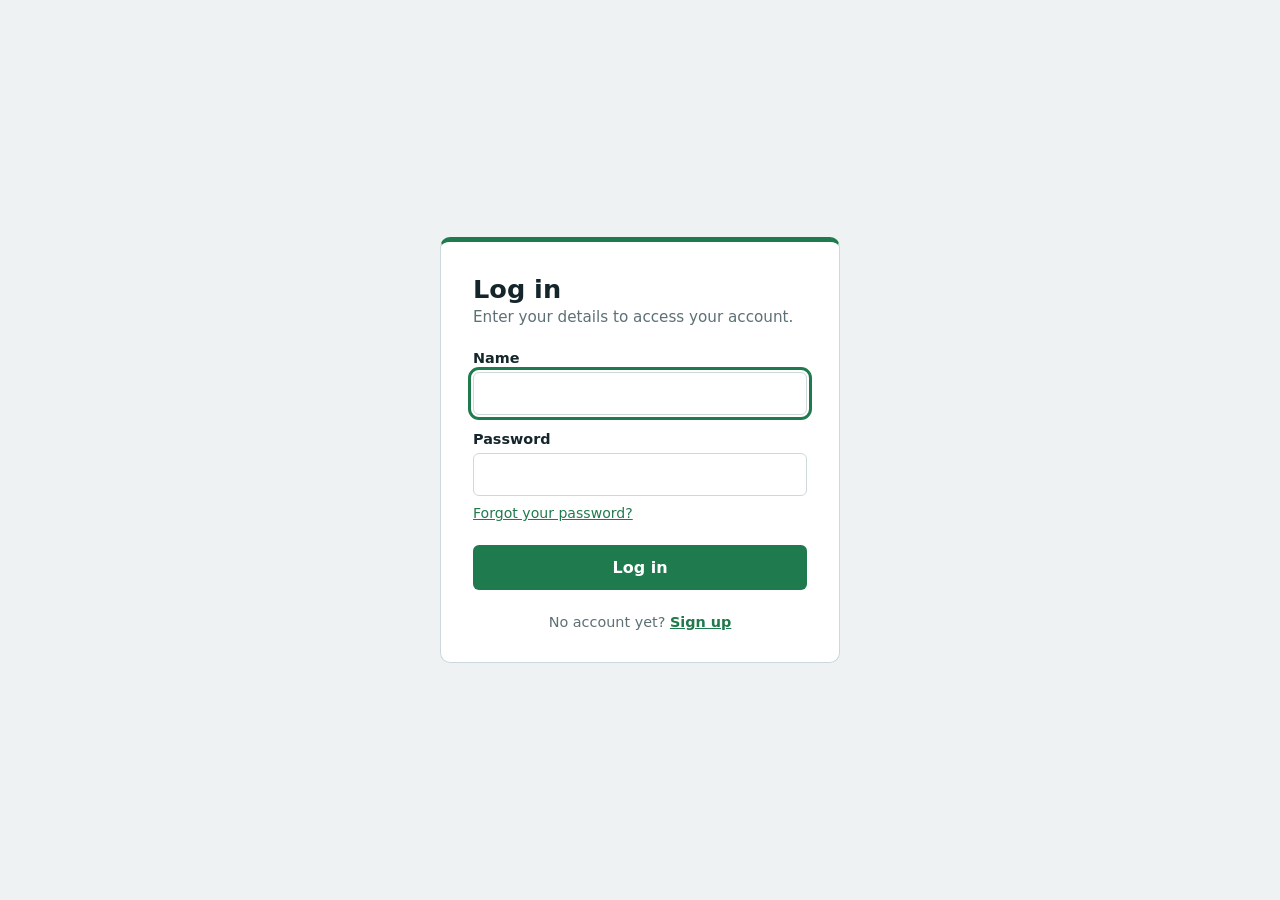
==== view/login.html @ 4ec4d14d "Implement login functionality" ====
<!DOCTYPE html>
<html lang="en">
<head>
    <meta charset="UTF-8">
    <meta name="viewport" content="width=device-width, initial-scale=1">
    <title>Log in</title>
    <link rel="stylesheet" href="login.css">
</head>
<body>
    <main class="card">
        <h1>Log in</h1>
        <p class="sub">Enter your details to access your account.</p>

        <p id="error" class="error" role="alert" hidden></p>

        <form id="login-form" novalidate>
            <label for="login">Name</label>
            <input type="text" id="login" name="login" autocomplete="username" autofocus>

            <label for="mdp">Password</label>
            <input type="password" id="mdp" name="mdp" autocomplete="current-password">

            <a class="forgot" href="forgot_password.html">Forgot your password?</a>

            <button type="submit" class="submit">Log in</button>
        </form>

        <p class="signup">No account yet? <a href="register.html">Sign up</a></p>
    </main>

    <script src="login.js"></script>
</body>
</html>
---- view/login.css ----
* { box-sizing: border-box; }

body {
    margin: 0;
    min-height: 100vh;
    display: grid;
    place-items: center;
    padding: 1.5rem;
    background: #eef2f3;
    color: #14262b;
    font-family: "Segoe UI", system-ui, sans-serif;
}

.card {
    width: 100%;
    max-width: 400px;
    background: #fff;
    border: 1px solid #cdd8db;
    border-top: 5px solid #1f7a4d;
    border-radius: 10px;
    padding: 2rem;
}

h1 { margin: 0 0 .25rem; font-size: 1.6rem; }
.sub { margin: 0 0 1.5rem; color: #5d7076; font-size: .95rem; }

label { display: block; margin: 1rem 0 .35rem; font-size: .9rem; font-weight: 600; }

input {
    width: 100%;
    padding: .7rem .8rem;
    font: inherit;
    border: 1px solid #cdd8db;
    border-radius: 6px;
}

input:focus-visible, button:focus-visible, a:focus-visible {
    outline: 3px solid #1f7a4d;
    outline-offset: 2px;
}

.forgot { display: block; margin-top: .6rem; font-size: .88rem; color: #1f7a4d; }

.error {
    margin: 0 0 1rem;
    padding: .7rem .8rem;
    background: #fdecea;
    border-left: 4px solid #b3261e;
    border-radius: 4px;
    font-size: .92rem;
}

.submit {
    width: 100%;
    margin-top: 1.5rem;
    padding: .8rem;
    font: inherit;
    font-weight: 600;
    color: #fff;
    background: #1f7a4d;
    border: 0;
    border-radius: 6px;
    cursor: pointer;
}
.submit:hover { background: #165c3a; }

.signup { margin: 1.5rem 0 0; text-align: center; font-size: .9rem; color: #5d7076; }
.signup a { color: #1f7a4d; font-weight: 600; }
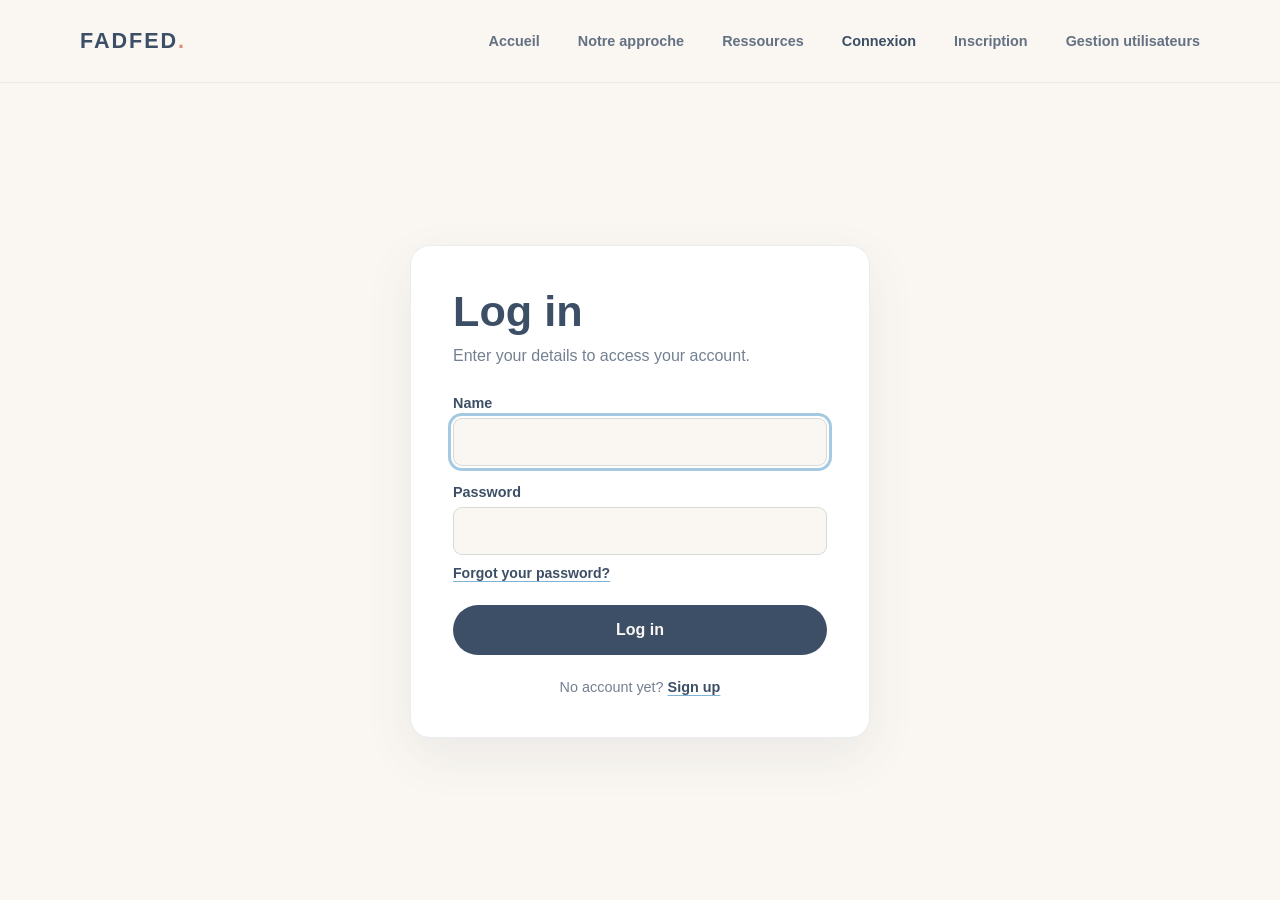
==== commit 384127ae: "normalisation des styles" ====
--- a/view/login.html
+++ b/view/login.html
@@ -4,9 +4,23 @@
     <meta charset="UTF-8">
     <meta name="viewport" content="width=device-width, initial-scale=1">
     <title>Log in</title>
-    <link rel="stylesheet" href="login.css">
+    <link rel="stylesheet" href="assets/css/login.css">
+    <link rel="stylesheet" href="assets/css/navigation.css">
 </head>
 <body>
+    <header class="site-header">
+        <nav class="navigation" aria-label="Navigation principale">
+            <a class="wordmark" href="index.php#accueil" aria-label="FADFED, accueil">FADFED<span>.</span></a>
+            <div class="nav-links">
+                <a href="index.php#accueil">Accueil</a>
+                <a href="index.php#notre-approche">Notre approche</a>
+                <a href="index.php#ressources">Ressources</a>
+                <a href="login.html" aria-current="page">Connexion</a>
+                <a href="register.html">Inscription</a>
+                <a href="liste.html">Gestion utilisateurs</a>
+            </div>
+        </nav>
+    </header>
     <main class="card">
         <h1>Log in</h1>
         <p class="sub">Enter your details to access your account.</p>
@@ -28,6 +42,6 @@
         <p class="signup">No account yet? <a href="register.html">Sign up</a></p>
     </main>
 
-    <script src="login.js"></script>
+    <script src="assets/js/login.js"></script>
 </body>
 </html>
--- a/view/assets/css/login.css
+++ b/view/assets/css/login.css
@@ -0,0 +1,122 @@
+body {
+    min-height: 100vh;
+    display: flex;
+    flex-direction: column;
+    background: var(--cream);
+    color: var(--ink);
+}
+
+.card {
+    width: min(100% - 40px, 460px);
+    margin: auto;
+    padding: clamp(24px, 5vw, 42px);
+    border: 1px solid rgba(61, 79, 102, .1);
+    border-radius: 20px;
+    background: var(--white);
+    box-shadow: 0 18px 50px rgba(61, 79, 102, .08);
+}
+
+.card h1 {
+    margin: 0 0 8px;
+    font-size: clamp(2rem, 5vw, 2.7rem);
+    line-height: 1.1;
+}
+
+.sub {
+    margin: 0 0 26px;
+    color: rgba(61, 79, 102, .72);
+    line-height: 1.6;
+}
+
+#login-form label {
+    display: block;
+    margin: 18px 0 7px;
+    font-size: .9rem;
+    font-weight: 700;
+}
+
+#login-form input {
+    width: 100%;
+    min-height: 48px;
+    padding: 10px 12px;
+    border: 1px solid rgba(61, 79, 102, .18);
+    border-radius: 9px;
+    background: var(--cream);
+    color: var(--ink);
+    font: inherit;
+}
+
+#login-form input:focus-visible {
+    outline: 3px solid rgba(127, 179, 213, .7);
+    outline-offset: 2px;
+}
+
+.forgot {
+    display: block;
+    margin-top: 10px;
+    color: var(--ink);
+    font-size: .88rem;
+    font-weight: 700;
+    text-decoration: underline;
+    text-decoration-color: var(--blue);
+    text-underline-offset: 3px;
+}
+
+.error {
+    margin: 0 0 16px;
+    padding: 12px 14px;
+    border: 1px solid rgba(217, 142, 122, .35);
+    border-radius: 10px;
+    background: rgba(244, 184, 160, .2);
+    color: #854b41;
+    font-size: .92rem;
+    line-height: 1.5;
+}
+
+.submit {
+    width: 100%;
+    min-height: 50px;
+    margin-top: 24px;
+    padding: 12px 18px;
+    border: 0;
+    border-radius: 999px;
+    background: var(--ink);
+    color: var(--cream);
+    font: inherit;
+    font-weight: 700;
+    cursor: pointer;
+    transition: background 180ms ease, transform 180ms ease;
+}
+
+.submit:hover {
+    background: #2f4055;
+    transform: translateY(-2px);
+}
+
+.submit:focus-visible,
+.forgot:focus-visible,
+.signup a:focus-visible {
+    outline: 3px solid var(--blue);
+    outline-offset: 3px;
+}
+
+.signup {
+    margin: 24px 0 0;
+    color: rgba(61, 79, 102, .72);
+    font-size: .9rem;
+    text-align: center;
+}
+
+.signup a {
+    color: var(--ink);
+    font-weight: 700;
+    text-decoration: underline;
+    text-decoration-color: var(--blue);
+    text-underline-offset: 3px;
+}
+
+@media (prefers-reduced-motion: reduce) {
+    .submit {
+        transition-duration: .01ms;
+    }
+}
--- a/view/assets/css/navigation.css
+++ b/view/assets/css/navigation.css
@@ -0,0 +1,301 @@
+:root {
+    --blue: #7FB3D5;
+    --green: #9CC5A1;
+    --lilac: #B39DDB;
+    --peach: #F4B8A0;
+    --yellow: #F2D388;
+    --cream: #FAF7F2;
+    --mist: #E8EDF0;
+    --ink: #3D4F66;
+    --coral: #D98E7A;
+    --white: #fff;
+    --font-body: "Avenir Next", Avenir, "Segoe UI", sans-serif;
+}
+
+* {
+    box-sizing: border-box;
+}
+
+body {
+    margin: 0;
+    background: var(--cream);
+    color: var(--ink);
+    font-family: var(--font-body);
+    -webkit-font-smoothing: antialiased;
+}
+
+a {
+    color: inherit;
+}
+
+.site-header {
+    position: relative;
+    z-index: 2;
+    border-bottom: 1px solid rgba(61, 79, 102, .08);
+}
+
+.navigation {
+    width: min(1120px, calc(100% - 64px));
+    min-height: 82px;
+    margin: 0 auto;
+    display: flex;
+    align-items: center;
+    justify-content: space-between;
+}
+
+.wordmark {
+    color: var(--ink);
+    font-size: 1.35rem;
+    font-weight: 850;
+    letter-spacing: .09em;
+    text-decoration: none;
+}
+
+.wordmark span {
+    color: var(--coral);
+}
+
+.nav-links {
+    display: flex;
+    gap: 38px;
+    color: rgba(61, 79, 102, .8);
+    font-size: .9rem;
+    font-weight: 600;
+}
+
+.nav-links a {
+    text-decoration: none;
+    transition: color 180ms ease;
+}
+
+.nav-links a:hover {
+    color: var(--coral);
+}
+
+.nav-links a[aria-current="page"] {
+    color: var(--ink);
+    font-weight: 800;
+}
+
+:focus-visible {
+    outline: 3px solid var(--blue);
+    outline-offset: 3px;
+}
+
+.registration-page {
+    min-height: 100vh;
+    background:
+        radial-gradient(circle at 8% 18%, rgba(127, 179, 213, .2), transparent 24rem),
+        radial-gradient(circle at 92% 38%, rgba(179, 157, 219, .16), transparent 26rem),
+        var(--cream);
+    font-family: var(--font-body);
+}
+
+.registration-page main {
+    width: min(880px, calc(100% - 40px));
+    margin: 42px auto 64px;
+    display: grid;
+    place-items: center;
+}
+
+.registration-card {
+    width: 100%;
+    padding: clamp(24px, 5vw, 48px);
+    border: 1px solid rgba(61, 79, 102, .1);
+    border-radius: 26px;
+    background: rgba(255, 255, 255, .94);
+    box-shadow: 0 24px 70px rgba(61, 79, 102, .12);
+    font-family: var(--font-body);
+}
+
+.registration-eyebrow {
+    margin: 0 0 12px;
+    color: var(--coral);
+    font-size: .75rem;
+    font-weight: 800;
+    letter-spacing: .12em;
+    text-align: center;
+    text-transform: uppercase;
+}
+
+.registration-card h1 {
+    margin: 0 0 12px;
+    font-size: clamp(2.2rem, 5vw, 3.2rem);
+    line-height: 1.1;
+    letter-spacing: -.04em;
+    text-align: center;
+}
+
+.registration-intro {
+    max-width: 540px;
+    margin: 0 auto 30px;
+    color: rgba(61, 79, 102, .72);
+    line-height: 1.6;
+    text-align: center;
+}
+
+#registration-form {
+    width: min(100%, 740px);
+    margin: 0 auto;
+    padding: clamp(18px, 4vw, 32px);
+    border: 1px solid rgba(127, 179, 213, .35);
+    border-radius: 20px;
+    background: linear-gradient(145deg, rgba(127, 179, 213, .16), rgba(179, 157, 219, .14));
+    box-shadow: 0 12px 32px rgba(61, 79, 102, .07);
+}
+
+.registration-fields {
+    display: grid;
+    grid-template-columns: repeat(2, minmax(0, 1fr));
+    gap: 18px;
+}
+
+.registration-field label {
+    display: block;
+    margin-bottom: 8px;
+    color: var(--ink);
+    font-size: .9rem;
+    font-weight: 700;
+}
+
+.registration-field input,
+.registration-field select {
+    width: 100%;
+    min-height: 50px;
+    padding: 11px 14px;
+    border: 1px solid rgba(61, 79, 102, .17);
+    border-radius: 11px;
+    background: rgba(255, 255, 255, .94);
+    color: var(--ink);
+    font: inherit;
+    transition: border-color 180ms ease, box-shadow 180ms ease, background 180ms ease;
+}
+
+.registration-field input:hover,
+.registration-field select:hover {
+    border-color: rgba(61, 79, 102, .34);
+}
+
+.registration-field input:focus-visible,
+.registration-field select:focus-visible {
+    border-color: var(--blue);
+    background: var(--white);
+    box-shadow: 0 0 0 4px rgba(127, 179, 213, .2);
+    outline-offset: 2px;
+}
+
+.registration-submit {
+    width: 100%;
+    min-height: 50px;
+    margin-top: 26px;
+    padding: 12px 18px;
+    border: 0;
+    border-radius: 999px;
+    background: var(--ink);
+    color: var(--cream);
+    font: inherit;
+    font-weight: 700;
+    cursor: pointer;
+    transition: background 180ms ease, transform 180ms ease;
+}
+
+.registration-submit:hover {
+    background: #2f4055;
+    transform: translateY(-2px);
+}
+
+.registration-submit:disabled {
+    cursor: wait;
+    opacity: .7;
+    transform: none;
+}
+
+.registration-message {
+    margin: 0 0 20px;
+    padding: 12px 14px;
+    border: 1px solid rgba(217, 142, 122, .35);
+    border-radius: 10px;
+    background: rgba(244, 184, 160, .2);
+    color: #854b41;
+    line-height: 1.5;
+}
+
+.registration-message.success {
+    border-color: rgba(156, 197, 161, .55);
+    background: rgba(156, 197, 161, .2);
+    color: #496d4e;
+}
+
+.registration-message a {
+    color: inherit;
+    font-weight: 800;
+}
+
+.registration-login {
+    margin: 24px 0 0;
+    color: rgba(61, 79, 102, .72);
+    text-align: center;
+}
+
+.registration-login a {
+    color: var(--ink);
+    font-weight: 700;
+    text-decoration: underline;
+    text-decoration-color: var(--blue);
+    text-underline-offset: 3px;
+}
+
+@media (max-width: 800px) {
+    .navigation {
+        width: min(100% - 40px, 600px);
+        flex-wrap: wrap;
+        padding: 14px 0;
+    }
+
+    .nav-links {
+        flex-wrap: wrap;
+        justify-content: center;
+        gap: 18px;
+    }
+
+    .nav-links a {
+        font-size: .8rem;
+    }
+}
+
+@media (max-width: 560px) {
+    .navigation {
+        justify-content: center;
+    }
+
+    .nav-links {
+        gap: 13px;
+    }
+
+    .nav-links a {
+        font-size: .75rem;
+    }
+
+    .registration-fields {
+        grid-template-columns: 1fr;
+        gap: 14px;
+    }
+
+    .registration-page main {
+        width: min(100% - 28px, 480px);
+        margin-top: 24px;
+    }
+
+    #registration-form {
+        padding: 18px;
+    }
+}
+
+@media (prefers-reduced-motion: reduce) {
+    *,
+    *::before,
+    *::after {
+        scroll-behavior: auto !important;
+        transition-duration: .01ms !important;
+    }
+}
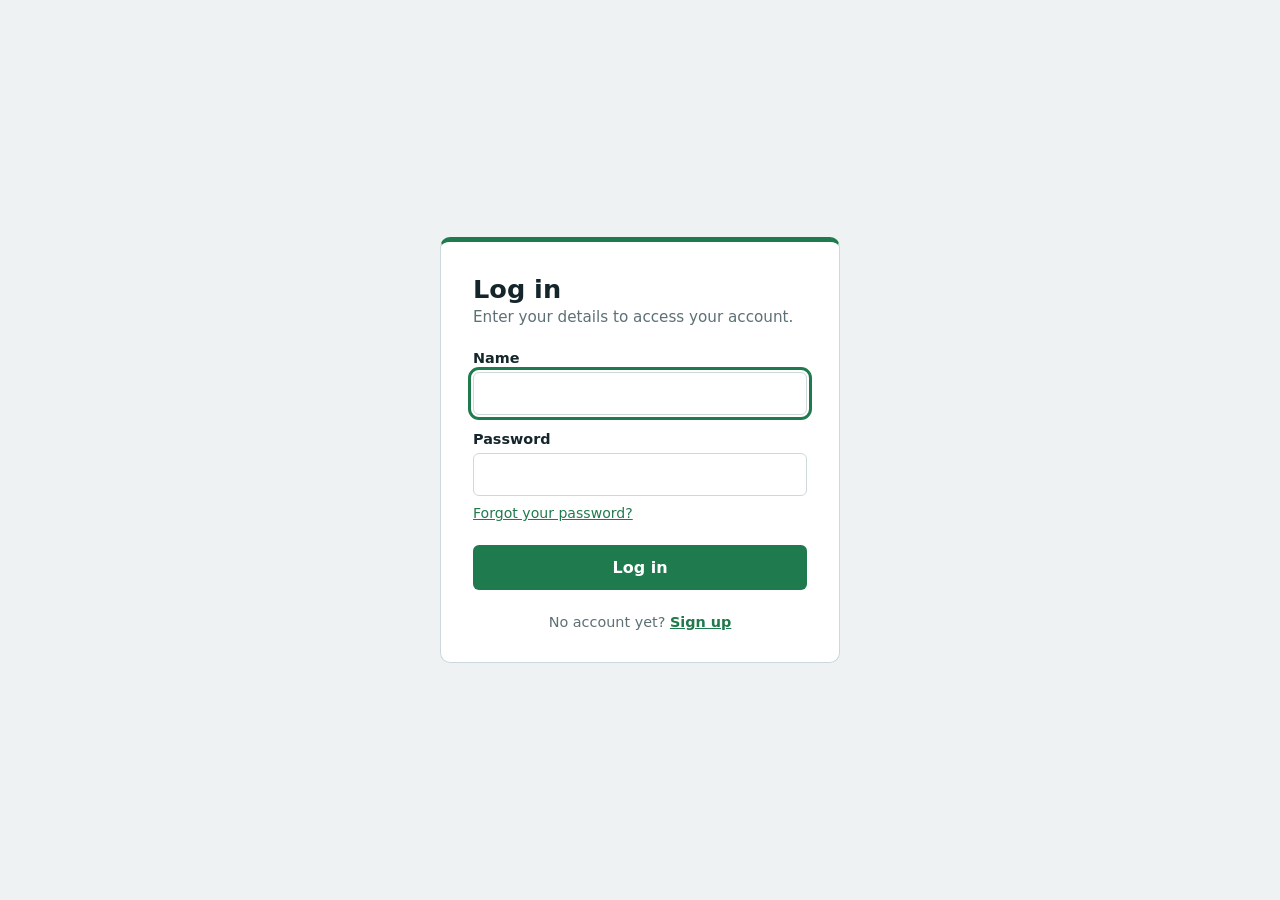
==== commit 7b7d8f14: "Revert back to fa0063d04059b281551975f84e12794e2f9ffca9" ====
--- a/view/login.html
+++ b/view/login.html
@@ -5,22 +5,8 @@
     <meta name="viewport" content="width=device-width, initial-scale=1">
     <title>Log in</title>
     <link rel="stylesheet" href="assets/css/login.css">
-    <link rel="stylesheet" href="assets/css/navigation.css">
 </head>
 <body>
-    <header class="site-header">
-        <nav class="navigation" aria-label="Navigation principale">
-            <a class="wordmark" href="index.php#accueil" aria-label="FADFED, accueil">FADFED<span>.</span></a>
-            <div class="nav-links">
-                <a href="index.php#accueil">Accueil</a>
-                <a href="index.php#notre-approche">Notre approche</a>
-                <a href="index.php#ressources">Ressources</a>
-                <a href="login.html" aria-current="page">Connexion</a>
-                <a href="register.html">Inscription</a>
-                <a href="liste.html">Gestion utilisateurs</a>
-            </div>
-        </nav>
-    </header>
     <main class="card">
         <h1>Log in</h1>
         <p class="sub">Enter your details to access your account.</p>
--- a/view/assets/css/login.css
+++ b/view/assets/css/login.css
@@ -1,122 +1,68 @@
+* { box-sizing: border-box; }
+
 body {
+    margin: 0;
     min-height: 100vh;
-    display: flex;
-    flex-direction: column;
-    background: var(--cream);
-    color: var(--ink);
+    display: grid;
+    place-items: center;
+    padding: 1.5rem;
+    background: #eef2f3;
+    color: #14262b;
+    font-family: "Segoe UI", system-ui, sans-serif;
 }
 
 .card {
-    width: min(100% - 40px, 460px);
-    margin: auto;
-    padding: clamp(24px, 5vw, 42px);
-    border: 1px solid rgba(61, 79, 102, .1);
-    border-radius: 20px;
-    background: var(--white);
-    box-shadow: 0 18px 50px rgba(61, 79, 102, .08);
+    width: 100%;
+    max-width: 400px;
+    background: #fff;
+    border: 1px solid #cdd8db;
+    border-top: 5px solid #1f7a4d;
+    border-radius: 10px;
+    padding: 2rem;
 }
 
-.card h1 {
-    margin: 0 0 8px;
-    font-size: clamp(2rem, 5vw, 2.7rem);
-    line-height: 1.1;
+h1 { margin: 0 0 .25rem; font-size: 1.6rem; }
+.sub { margin: 0 0 1.5rem; color: #5d7076; font-size: .95rem; }
+
+label { display: block; margin: 1rem 0 .35rem; font-size: .9rem; font-weight: 600; }
+
+input {
+    width: 100%;
+    padding: .7rem .8rem;
+    font: inherit;
+    border: 1px solid #cdd8db;
+    border-radius: 6px;
 }
 
-.sub {
-    margin: 0 0 26px;
-    color: rgba(61, 79, 102, .72);
-    line-height: 1.6;
-}
-
-#login-form label {
-    display: block;
-    margin: 18px 0 7px;
-    font-size: .9rem;
-    font-weight: 700;
-}
-
-#login-form input {
-    width: 100%;
-    min-height: 48px;
-    padding: 10px 12px;
-    border: 1px solid rgba(61, 79, 102, .18);
-    border-radius: 9px;
-    background: var(--cream);
-    color: var(--ink);
-    font: inherit;
-}
-
-#login-form input:focus-visible {
-    outline: 3px solid rgba(127, 179, 213, .7);
+input:focus-visible, button:focus-visible, a:focus-visible {
+    outline: 3px solid #1f7a4d;
     outline-offset: 2px;
 }
 
-.forgot {
-    display: block;
-    margin-top: 10px;
-    color: var(--ink);
-    font-size: .88rem;
-    font-weight: 700;
-    text-decoration: underline;
-    text-decoration-color: var(--blue);
-    text-underline-offset: 3px;
-}
+.forgot { display: block; margin-top: .6rem; font-size: .88rem; color: #1f7a4d; }
 
 .error {
-    margin: 0 0 16px;
-    padding: 12px 14px;
-    border: 1px solid rgba(217, 142, 122, .35);
-    border-radius: 10px;
-    background: rgba(244, 184, 160, .2);
-    color: #854b41;
+    margin: 0 0 1rem;
+    padding: .7rem .8rem;
+    background: #fdecea;
+    border-left: 4px solid #b3261e;
+    border-radius: 4px;
     font-size: .92rem;
-    line-height: 1.5;
 }
 
 .submit {
     width: 100%;
-    min-height: 50px;
-    margin-top: 24px;
-    padding: 12px 18px;
+    margin-top: 1.5rem;
+    padding: .8rem;
+    font: inherit;
+    font-weight: 600;
+    color: #fff;
+    background: #1f7a4d;
     border: 0;
-    border-radius: 999px;
-    background: var(--ink);
-    color: var(--cream);
-    font: inherit;
-    font-weight: 700;
+    border-radius: 6px;
     cursor: pointer;
-    transition: background 180ms ease, transform 180ms ease;
 }
+.submit:hover { background: #165c3a; }
 
-.submit:hover {
-    background: #2f4055;
-    transform: translateY(-2px);
-}
-
-.submit:focus-visible,
-.forgot:focus-visible,
-.signup a:focus-visible {
-    outline: 3px solid var(--blue);
-    outline-offset: 3px;
-}
-
-.signup {
-    margin: 24px 0 0;
-    color: rgba(61, 79, 102, .72);
-    font-size: .9rem;
-    text-align: center;
-}
-
-.signup a {
-    color: var(--ink);
-    font-weight: 700;
-    text-decoration: underline;
-    text-decoration-color: var(--blue);
-    text-underline-offset: 3px;
-}
-
-@media (prefers-reduced-motion: reduce) {
-    .submit {
-        transition-duration: .01ms;
-    }
-}+.signup { margin: 1.5rem 0 0; text-align: center; font-size: .9rem; color: #5d7076; }
+.signup a { color: #1f7a4d; font-weight: 600; }
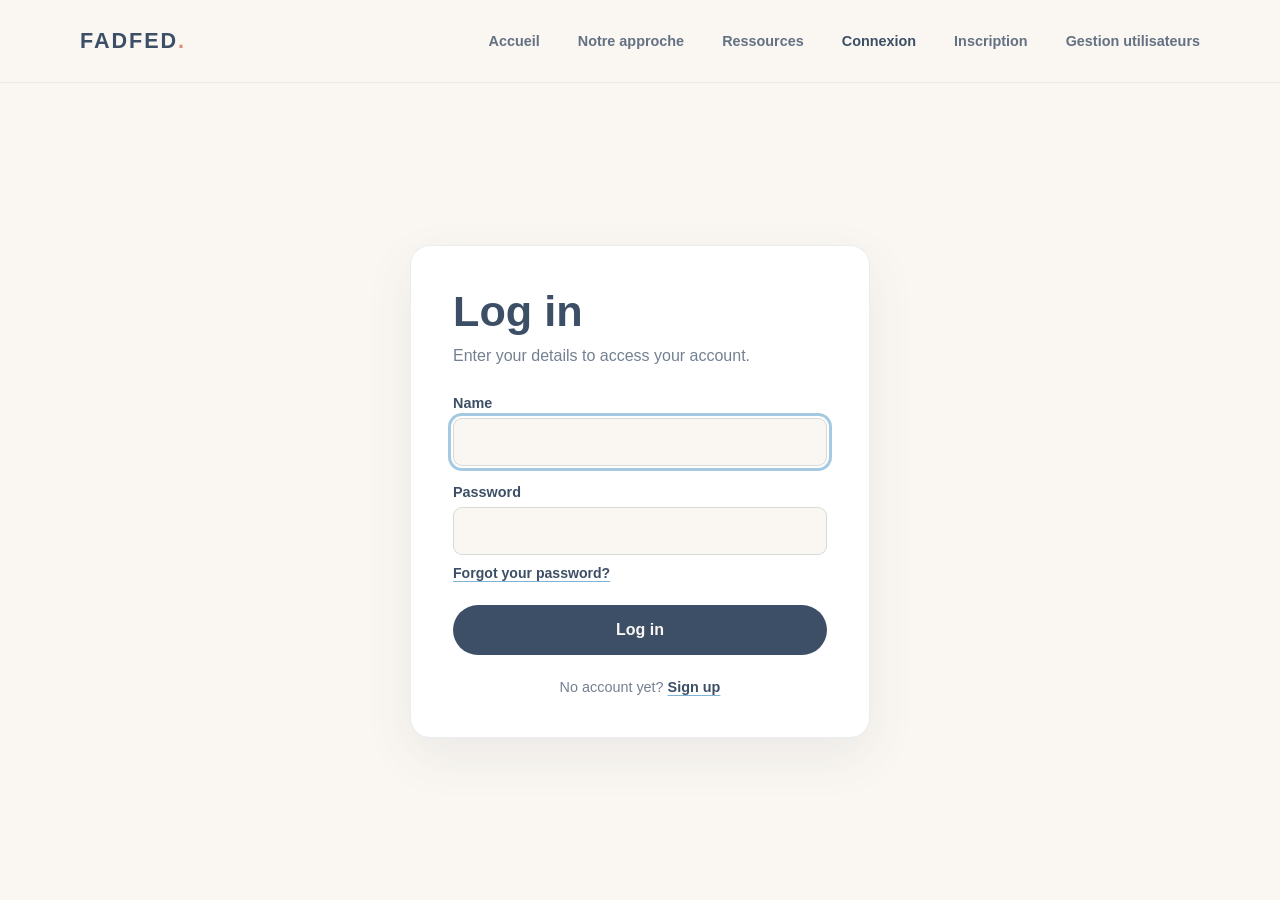
==== commit 6d05fb2e: "Revert "last commit for first task wave" This reverts commit b89777694d1719e7f2a3f12ece4e081b37ba592" ====
--- a/view/login.html
+++ b/view/login.html
@@ -5,8 +5,22 @@
     <meta name="viewport" content="width=device-width, initial-scale=1">
     <title>Log in</title>
     <link rel="stylesheet" href="assets/css/login.css">
+    <link rel="stylesheet" href="assets/css/navigation.css">
 </head>
 <body>
+    <header class="site-header">
+        <nav class="navigation" aria-label="Navigation principale">
+            <a class="wordmark" href="index.php#accueil" aria-label="FADFED, accueil">FADFED<span>.</span></a>
+            <div class="nav-links">
+                <a href="index.php#accueil">Accueil</a>
+                <a href="index.php#notre-approche">Notre approche</a>
+                <a href="index.php#ressources">Ressources</a>
+                <a href="login.html" aria-current="page">Connexion</a>
+                <a href="register.html">Inscription</a>
+                <a href="liste.html">Gestion utilisateurs</a>
+            </div>
+        </nav>
+    </header>
     <main class="card">
         <h1>Log in</h1>
         <p class="sub">Enter your details to access your account.</p>
--- a/view/assets/css/login.css
+++ b/view/assets/css/login.css
@@ -1,68 +1,122 @@
-* { box-sizing: border-box; }
-
 body {
-    margin: 0;
     min-height: 100vh;
-    display: grid;
-    place-items: center;
-    padding: 1.5rem;
-    background: #eef2f3;
-    color: #14262b;
-    font-family: "Segoe UI", system-ui, sans-serif;
+    display: flex;
+    flex-direction: column;
+    background: var(--cream);
+    color: var(--ink);
 }
 
 .card {
-    width: 100%;
-    max-width: 400px;
-    background: #fff;
-    border: 1px solid #cdd8db;
-    border-top: 5px solid #1f7a4d;
-    border-radius: 10px;
-    padding: 2rem;
+    width: min(100% - 40px, 460px);
+    margin: auto;
+    padding: clamp(24px, 5vw, 42px);
+    border: 1px solid rgba(61, 79, 102, .1);
+    border-radius: 20px;
+    background: var(--white);
+    box-shadow: 0 18px 50px rgba(61, 79, 102, .08);
 }
 
-h1 { margin: 0 0 .25rem; font-size: 1.6rem; }
-.sub { margin: 0 0 1.5rem; color: #5d7076; font-size: .95rem; }
-
-label { display: block; margin: 1rem 0 .35rem; font-size: .9rem; font-weight: 600; }
-
-input {
-    width: 100%;
-    padding: .7rem .8rem;
-    font: inherit;
-    border: 1px solid #cdd8db;
-    border-radius: 6px;
+.card h1 {
+    margin: 0 0 8px;
+    font-size: clamp(2rem, 5vw, 2.7rem);
+    line-height: 1.1;
 }
 
-input:focus-visible, button:focus-visible, a:focus-visible {
-    outline: 3px solid #1f7a4d;
+.sub {
+    margin: 0 0 26px;
+    color: rgba(61, 79, 102, .72);
+    line-height: 1.6;
+}
+
+#login-form label {
+    display: block;
+    margin: 18px 0 7px;
+    font-size: .9rem;
+    font-weight: 700;
+}
+
+#login-form input {
+    width: 100%;
+    min-height: 48px;
+    padding: 10px 12px;
+    border: 1px solid rgba(61, 79, 102, .18);
+    border-radius: 9px;
+    background: var(--cream);
+    color: var(--ink);
+    font: inherit;
+}
+
+#login-form input:focus-visible {
+    outline: 3px solid rgba(127, 179, 213, .7);
     outline-offset: 2px;
 }
 
-.forgot { display: block; margin-top: .6rem; font-size: .88rem; color: #1f7a4d; }
+.forgot {
+    display: block;
+    margin-top: 10px;
+    color: var(--ink);
+    font-size: .88rem;
+    font-weight: 700;
+    text-decoration: underline;
+    text-decoration-color: var(--blue);
+    text-underline-offset: 3px;
+}
 
 .error {
-    margin: 0 0 1rem;
-    padding: .7rem .8rem;
-    background: #fdecea;
-    border-left: 4px solid #b3261e;
-    border-radius: 4px;
+    margin: 0 0 16px;
+    padding: 12px 14px;
+    border: 1px solid rgba(217, 142, 122, .35);
+    border-radius: 10px;
+    background: rgba(244, 184, 160, .2);
+    color: #854b41;
     font-size: .92rem;
+    line-height: 1.5;
 }
 
 .submit {
     width: 100%;
-    margin-top: 1.5rem;
-    padding: .8rem;
+    min-height: 50px;
+    margin-top: 24px;
+    padding: 12px 18px;
+    border: 0;
+    border-radius: 999px;
+    background: var(--ink);
+    color: var(--cream);
     font: inherit;
-    font-weight: 600;
-    color: #fff;
-    background: #1f7a4d;
-    border: 0;
-    border-radius: 6px;
+    font-weight: 700;
     cursor: pointer;
+    transition: background 180ms ease, transform 180ms ease;
 }
-.submit:hover { background: #165c3a; }
 
-.signup { margin: 1.5rem 0 0; text-align: center; font-size: .9rem; color: #5d7076; }
-.signup a { color: #1f7a4d; font-weight: 600; }+.submit:hover {
+    background: #2f4055;
+    transform: translateY(-2px);
+}
+
+.submit:focus-visible,
+.forgot:focus-visible,
+.signup a:focus-visible {
+    outline: 3px solid var(--blue);
+    outline-offset: 3px;
+}
+
+.signup {
+    margin: 24px 0 0;
+    color: rgba(61, 79, 102, .72);
+    font-size: .9rem;
+    text-align: center;
+}
+
+.signup a {
+    color: var(--ink);
+    font-weight: 700;
+    text-decoration: underline;
+    text-decoration-color: var(--blue);
+    text-underline-offset: 3px;
+}
+
+@media (prefers-reduced-motion: reduce) {
+    .submit {
+        transition-duration: .01ms;
+    }
+}
--- a/view/assets/css/navigation.css
+++ b/view/assets/css/navigation.css
@@ -0,0 +1,301 @@
+:root {
+    --blue: #7FB3D5;
+    --green: #9CC5A1;
+    --lilac: #B39DDB;
+    --peach: #F4B8A0;
+    --yellow: #F2D388;
+    --cream: #FAF7F2;
+    --mist: #E8EDF0;
+    --ink: #3D4F66;
+    --coral: #D98E7A;
+    --white: #fff;
+    --font-body: "Avenir Next", Avenir, "Segoe UI", sans-serif;
+}
+
+* {
+    box-sizing: border-box;
+}
+
+body {
+    margin: 0;
+    background: var(--cream);
+    color: var(--ink);
+    font-family: var(--font-body);
+    -webkit-font-smoothing: antialiased;
+}
+
+a {
+    color: inherit;
+}
+
+.site-header {
+    position: relative;
+    z-index: 2;
+    border-bottom: 1px solid rgba(61, 79, 102, .08);
+}
+
+.navigation {
+    width: min(1120px, calc(100% - 64px));
+    min-height: 82px;
+    margin: 0 auto;
+    display: flex;
+    align-items: center;
+    justify-content: space-between;
+}
+
+.wordmark {
+    color: var(--ink);
+    font-size: 1.35rem;
+    font-weight: 850;
+    letter-spacing: .09em;
+    text-decoration: none;
+}
+
+.wordmark span {
+    color: var(--coral);
+}
+
+.nav-links {
+    display: flex;
+    gap: 38px;
+    color: rgba(61, 79, 102, .8);
+    font-size: .9rem;
+    font-weight: 600;
+}
+
+.nav-links a {
+    text-decoration: none;
+    transition: color 180ms ease;
+}
+
+.nav-links a:hover {
+    color: var(--coral);
+}
+
+.nav-links a[aria-current="page"] {
+    color: var(--ink);
+    font-weight: 800;
+}
+
+:focus-visible {
+    outline: 3px solid var(--blue);
+    outline-offset: 3px;
+}
+
+.registration-page {
+    min-height: 100vh;
+    background:
+        radial-gradient(circle at 8% 18%, rgba(127, 179, 213, .2), transparent 24rem),
+        radial-gradient(circle at 92% 38%, rgba(179, 157, 219, .16), transparent 26rem),
+        var(--cream);
+    font-family: var(--font-body);
+}
+
+.registration-page main {
+    width: min(880px, calc(100% - 40px));
+    margin: 42px auto 64px;
+    display: grid;
+    place-items: center;
+}
+
+.registration-card {
+    width: 100%;
+    padding: clamp(24px, 5vw, 48px);
+    border: 1px solid rgba(61, 79, 102, .1);
+    border-radius: 26px;
+    background: rgba(255, 255, 255, .94);
+    box-shadow: 0 24px 70px rgba(61, 79, 102, .12);
+    font-family: var(--font-body);
+}
+
+.registration-eyebrow {
+    margin: 0 0 12px;
+    color: var(--coral);
+    font-size: .75rem;
+    font-weight: 800;
+    letter-spacing: .12em;
+    text-align: center;
+    text-transform: uppercase;
+}
+
+.registration-card h1 {
+    margin: 0 0 12px;
+    font-size: clamp(2.2rem, 5vw, 3.2rem);
+    line-height: 1.1;
+    letter-spacing: -.04em;
+    text-align: center;
+}
+
+.registration-intro {
+    max-width: 540px;
+    margin: 0 auto 30px;
+    color: rgba(61, 79, 102, .72);
+    line-height: 1.6;
+    text-align: center;
+}
+
+#registration-form {
+    width: min(100%, 740px);
+    margin: 0 auto;
+    padding: clamp(18px, 4vw, 32px);
+    border: 1px solid rgba(127, 179, 213, .35);
+    border-radius: 20px;
+    background: linear-gradient(145deg, rgba(127, 179, 213, .16), rgba(179, 157, 219, .14));
+    box-shadow: 0 12px 32px rgba(61, 79, 102, .07);
+}
+
+.registration-fields {
+    display: grid;
+    grid-template-columns: repeat(2, minmax(0, 1fr));
+    gap: 18px;
+}
+
+.registration-field label {
+    display: block;
+    margin-bottom: 8px;
+    color: var(--ink);
+    font-size: .9rem;
+    font-weight: 700;
+}
+
+.registration-field input,
+.registration-field select {
+    width: 100%;
+    min-height: 50px;
+    padding: 11px 14px;
+    border: 1px solid rgba(61, 79, 102, .17);
+    border-radius: 11px;
+    background: rgba(255, 255, 255, .94);
+    color: var(--ink);
+    font: inherit;
+    transition: border-color 180ms ease, box-shadow 180ms ease, background 180ms ease;
+}
+
+.registration-field input:hover,
+.registration-field select:hover {
+    border-color: rgba(61, 79, 102, .34);
+}
+
+.registration-field input:focus-visible,
+.registration-field select:focus-visible {
+    border-color: var(--blue);
+    background: var(--white);
+    box-shadow: 0 0 0 4px rgba(127, 179, 213, .2);
+    outline-offset: 2px;
+}
+
+.registration-submit {
+    width: 100%;
+    min-height: 50px;
+    margin-top: 26px;
+    padding: 12px 18px;
+    border: 0;
+    border-radius: 999px;
+    background: var(--ink);
+    color: var(--cream);
+    font: inherit;
+    font-weight: 700;
+    cursor: pointer;
+    transition: background 180ms ease, transform 180ms ease;
+}
+
+.registration-submit:hover {
+    background: #2f4055;
+    transform: translateY(-2px);
+}
+
+.registration-submit:disabled {
+    cursor: wait;
+    opacity: .7;
+    transform: none;
+}
+
+.registration-message {
+    margin: 0 0 20px;
+    padding: 12px 14px;
+    border: 1px solid rgba(217, 142, 122, .35);
+    border-radius: 10px;
+    background: rgba(244, 184, 160, .2);
+    color: #854b41;
+    line-height: 1.5;
+}
+
+.registration-message.success {
+    border-color: rgba(156, 197, 161, .55);
+    background: rgba(156, 197, 161, .2);
+    color: #496d4e;
+}
+
+.registration-message a {
+    color: inherit;
+    font-weight: 800;
+}
+
+.registration-login {
+    margin: 24px 0 0;
+    color: rgba(61, 79, 102, .72);
+    text-align: center;
+}
+
+.registration-login a {
+    color: var(--ink);
+    font-weight: 700;
+    text-decoration: underline;
+    text-decoration-color: var(--blue);
+    text-underline-offset: 3px;
+}
+
+@media (max-width: 800px) {
+    .navigation {
+        width: min(100% - 40px, 600px);
+        flex-wrap: wrap;
+        padding: 14px 0;
+    }
+
+    .nav-links {
+        flex-wrap: wrap;
+        justify-content: center;
+        gap: 18px;
+    }
+
+    .nav-links a {
+        font-size: .8rem;
+    }
+}
+
+@media (max-width: 560px) {
+    .navigation {
+        justify-content: center;
+    }
+
+    .nav-links {
+        gap: 13px;
+    }
+
+    .nav-links a {
+        font-size: .75rem;
+    }
+
+    .registration-fields {
+        grid-template-columns: 1fr;
+        gap: 14px;
+    }
+
+    .registration-page main {
+        width: min(100% - 28px, 480px);
+        margin-top: 24px;
+    }
+
+    #registration-form {
+        padding: 18px;
+    }
+}
+
+@media (prefers-reduced-motion: reduce) {
+    *,
+    *::before,
+    *::after {
+        scroll-behavior: auto !important;
+        transition-duration: .01ms !important;
+    }
+}
